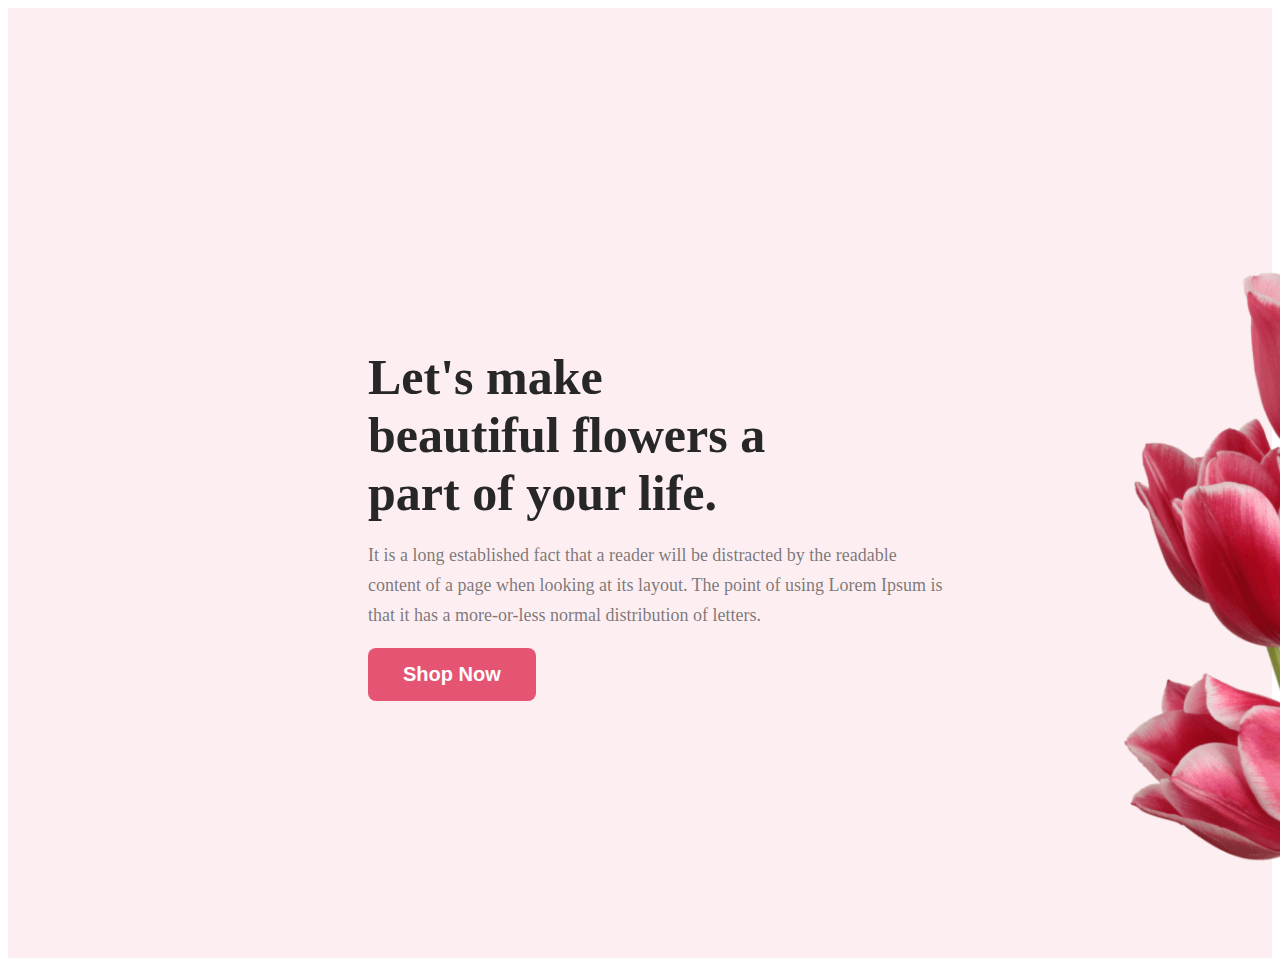
==== index.html @ 3e4c7387 "banner part" ====
<!DOCTYPE html>
<html lang="en">
<head>
    <meta charset="UTF-8">
    <meta name="viewport" content="width=device-width, initial-scale=1.0">
    <title>flower-shop-assignment</title>
    <link rel="stylesheet" href="style.css">
</head>
<body>
    <!-- this is banner section -->
    <header>
       <section>
        <div class="banner">
            <div class="banner-container">
<h1 class="banner-h1-title">Let's make<br> beautiful flowers a <br> part of your life.</h1>
<p class="banner-description">It is a long established fact that a reader will be distracted by the readable<br> content of a page when looking at its layout. The point of using Lorem Ipsum is <br>that it has a more-or-less normal distribution of letters.</p>
<button class="btn-primary">
    Shop Now
</button>
            </div>
            <div class="banner-picture">
                <img class="banner-img" src="Flower Asset/pngwing 10.png" alt="">
            </div>
        </div>
       </section>
    </header>
    <main>

    </main>
    <footer>

    </footer>
</body>
</html>
---- style.css ----
/* banner section */
.banner{
    display:flex;
    height: 100vh;
    background-color: rgba(229, 84, 115, 0.10);
    margin: auto;
    justify-content: space-around;
    font-family: Lato;
    align-items:center;
    background-size: cover;
    padding:50px 240px 0px 100px;

   
}
.banner-container {
  
    text-align:justify;
    padding:20px;
    margin-left: 240px;
}
.banner-description{
    color: rgba(39, 39, 39, 0.60);
    font-family: Lato;
    font-size: 18px;
    font-weight: 400;
    line-height: 30px;
}

.btn-primary {
    border-radius: 8px;
    background: #E55473;
    border: 0px;
    color: white;
    font-size: 20px;
    font-weight: 700;
    padding: 15px 35px;
}

.banner-h1-title {
    color: #272727;
    font-family: Lato;
    font-size: 50px;
    font-weight: 600;
    width: 708px;
    margin-bottom: 0px;
   
}

.banner-img {
    width: 600px;
    height: 740px;
   
}
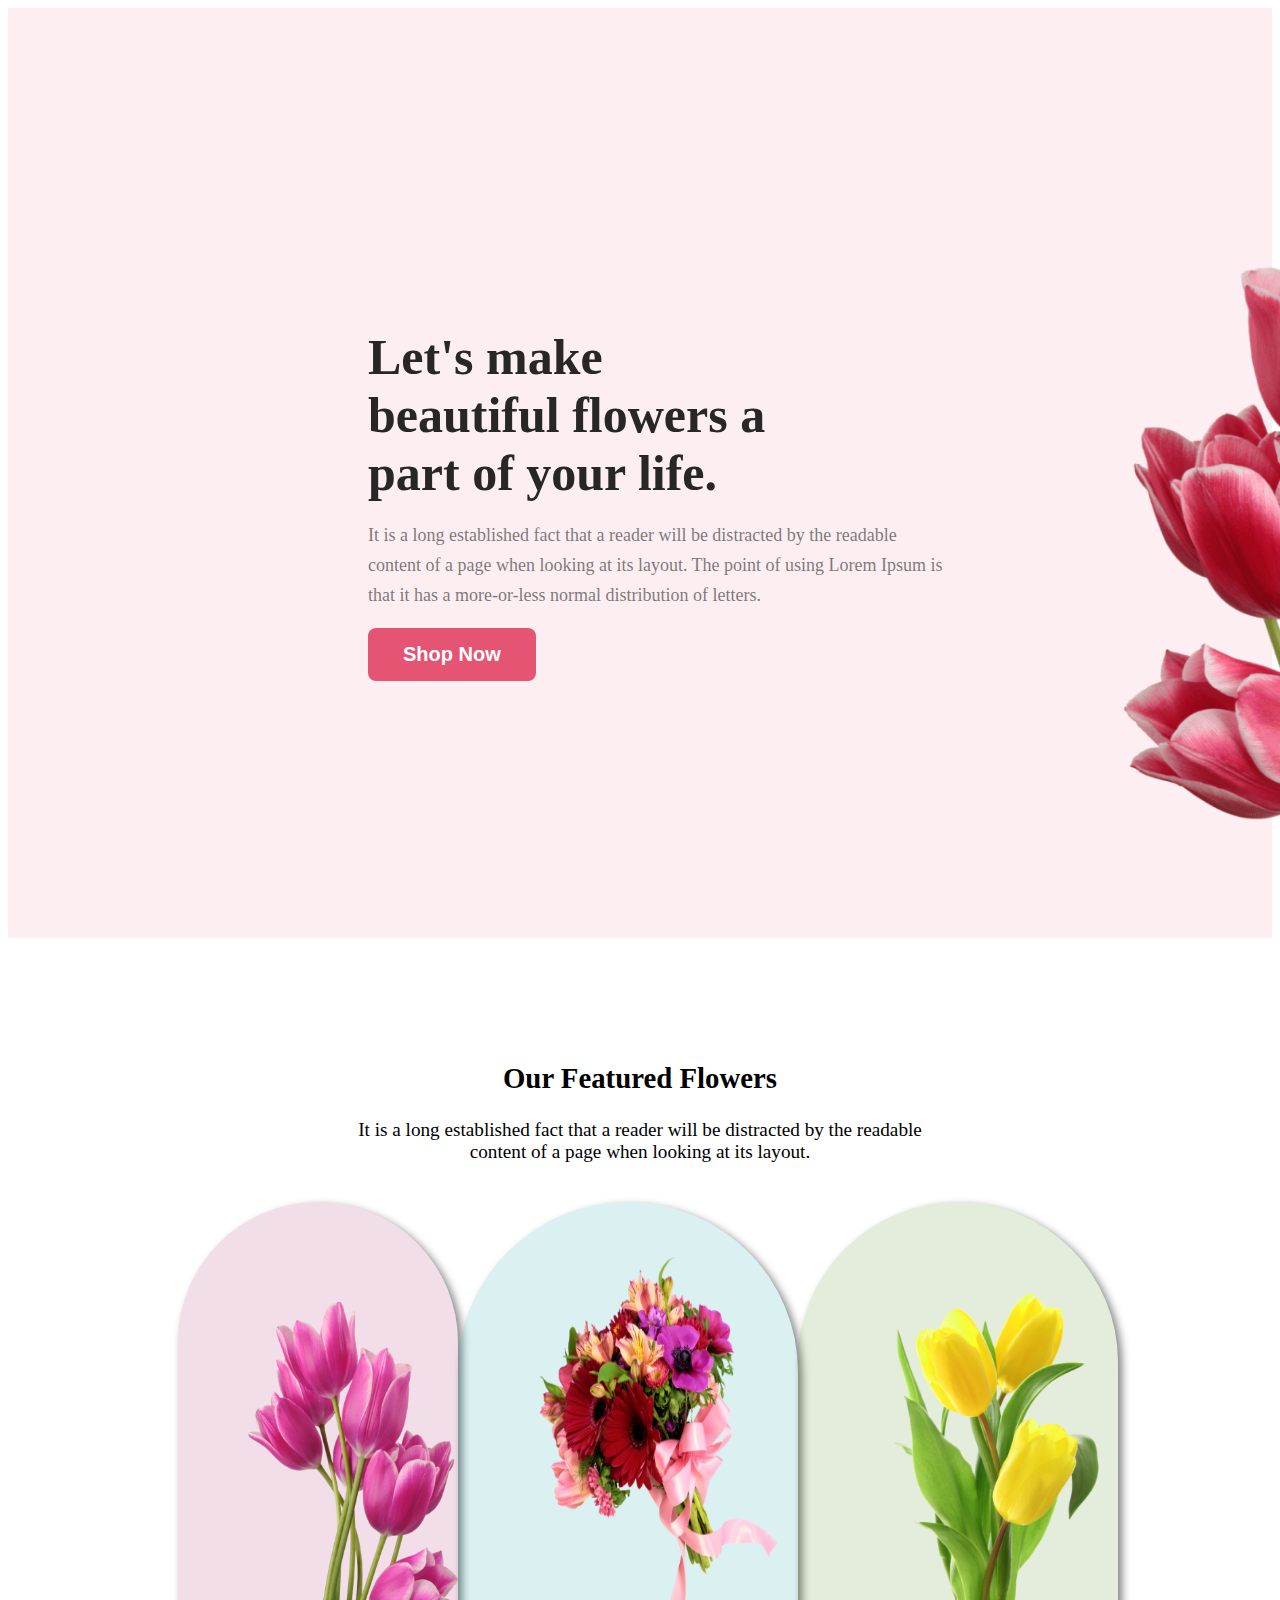
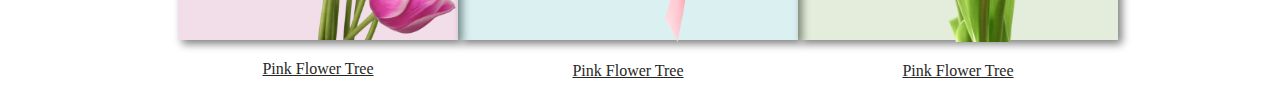
==== commit 95a65ef7: "bonus part" ====
--- a/index.html
+++ b/index.html
@@ -1,6 +1,6 @@
 <!DOCTYPE html>
 <html lang="en">
-<head>
+<head class="header">
     <meta charset="UTF-8">
     <meta name="viewport" content="width=device-width, initial-scale=1.0">
     <title>flower-shop-assignment</title>
@@ -23,6 +23,26 @@
             </div>
         </div>
        </section>
+  <section>
+    <div class="title-flower">
+        <h2>Our Featured Flowers</h2>
+        <p>It is a long established fact that a reader will be distracted by the readable<br> content of a page when looking at its layout.</p>
+    </div>
+    <div class="all-flower-box">
+          <div class="flower-box-1">
+            <img class="f-1st" src="Flower Asset/pngwing 6.png" alt="">
+            <p class="img-bottom-link">Pink Flower Tree</p>
+          </div>
+          <div class="flower-box-2">
+            <img class="f-2nd" src="Flower Asset/pngwing 5.png" alt="">
+            <p class="img-bottom-link">Pink Flower Tree</p>
+          </div>
+          <div class="flower-box-3">
+            <img class="f-3rd" src="Flower Asset/pngwing 7.png" alt="">
+            <p class="img-bottom-link">Pink Flower Tree</p>
+          </div>
+    </div>
+  </section>
     </header>
     <main>
 
--- a/style.css
+++ b/style.css
@@ -1,24 +1,26 @@
 /* banner section */
-.banner{
-    display:flex;
+.banner {
+    display: flex;
     height: 100vh;
     background-color: rgba(229, 84, 115, 0.10);
     margin: auto;
     justify-content: space-around;
     font-family: Lato;
-    align-items:center;
+    align-items: center;
     background-size: cover;
-    padding:50px 240px 0px 100px;
+    padding: 30px 240px 0px 100px;
 
-   
+
 }
+
 .banner-container {
-  
-    text-align:justify;
-    padding:20px;
+
+    text-align: justify;
+    padding: 20px;
     margin-left: 240px;
 }
-.banner-description{
+
+.banner-description {
     color: rgba(39, 39, 39, 0.60);
     font-family: Lato;
     font-size: 18px;
@@ -43,11 +45,80 @@
     font-weight: 600;
     width: 708px;
     margin-bottom: 0px;
-   
+
 }
 
 .banner-img {
-    width: 600px;
-    height: 740px;
-   
+    width: 590px;
+    height: 695px;
+    background-position: bottom, left;
+}
+/* feature section */
+
+.featured {
+    text-align: center;
+    font-size: larger;
+}
+.title-flower{
+    text-align: center;
+    font-size: larger;
+    padding-top: 100px;;
+    padding-bottom: 0px;
+    text-align: center;
+}
+.all-flower-box
+{
+    display:flex;
+    justify-content:space-around;
+    padding:20px;
+    margin: 0px 150px 50px 150px;
+}
+.flower-box-1{
+    width: 364px;
+height: 438px;
+border-radius: 300px 300px 0px 0px;
+background: rgba(167, 33, 98, 0.15);
+box-shadow: 4px 4px 8px gray;
+
+}
+.flower-box-2{
+    width: 364px;
+height: 438px;
+border-radius: 300px 300px 0px 0px;
+background: rgba(5, 151, 160, 0.15);
+box-shadow: 4px 4px 8px gray;
+
+}
+.flower-box-3{
+    width: 364px;
+height: 438px;
+border-radius: 300px 300px 0px 0px;
+background: rgba(71, 125, 17, 0.15);
+box-shadow: 4px 4px 8px gray;
+
+}
+.f-1st{
+    width: 210px;
+    height: 338px;
+    padding-top: 100px;
+    padding-left: 70px;
+    padding-bottom: 0px;
+}
+.f-2nd{
+    width: 270px;
+    height: 390px;
+    padding-top: 50px;
+    padding-left: 70px;
+}
+.f-3rd{
+    width: 250px;
+    height: 390px;
+    padding-top: 50px;
+    padding-left: 70px;
+    padding-bottom: 0px;
+}
+.img-bottom-link{
+    text-align: center;
+    color:#272727;
+    text-decoration: underline;
 }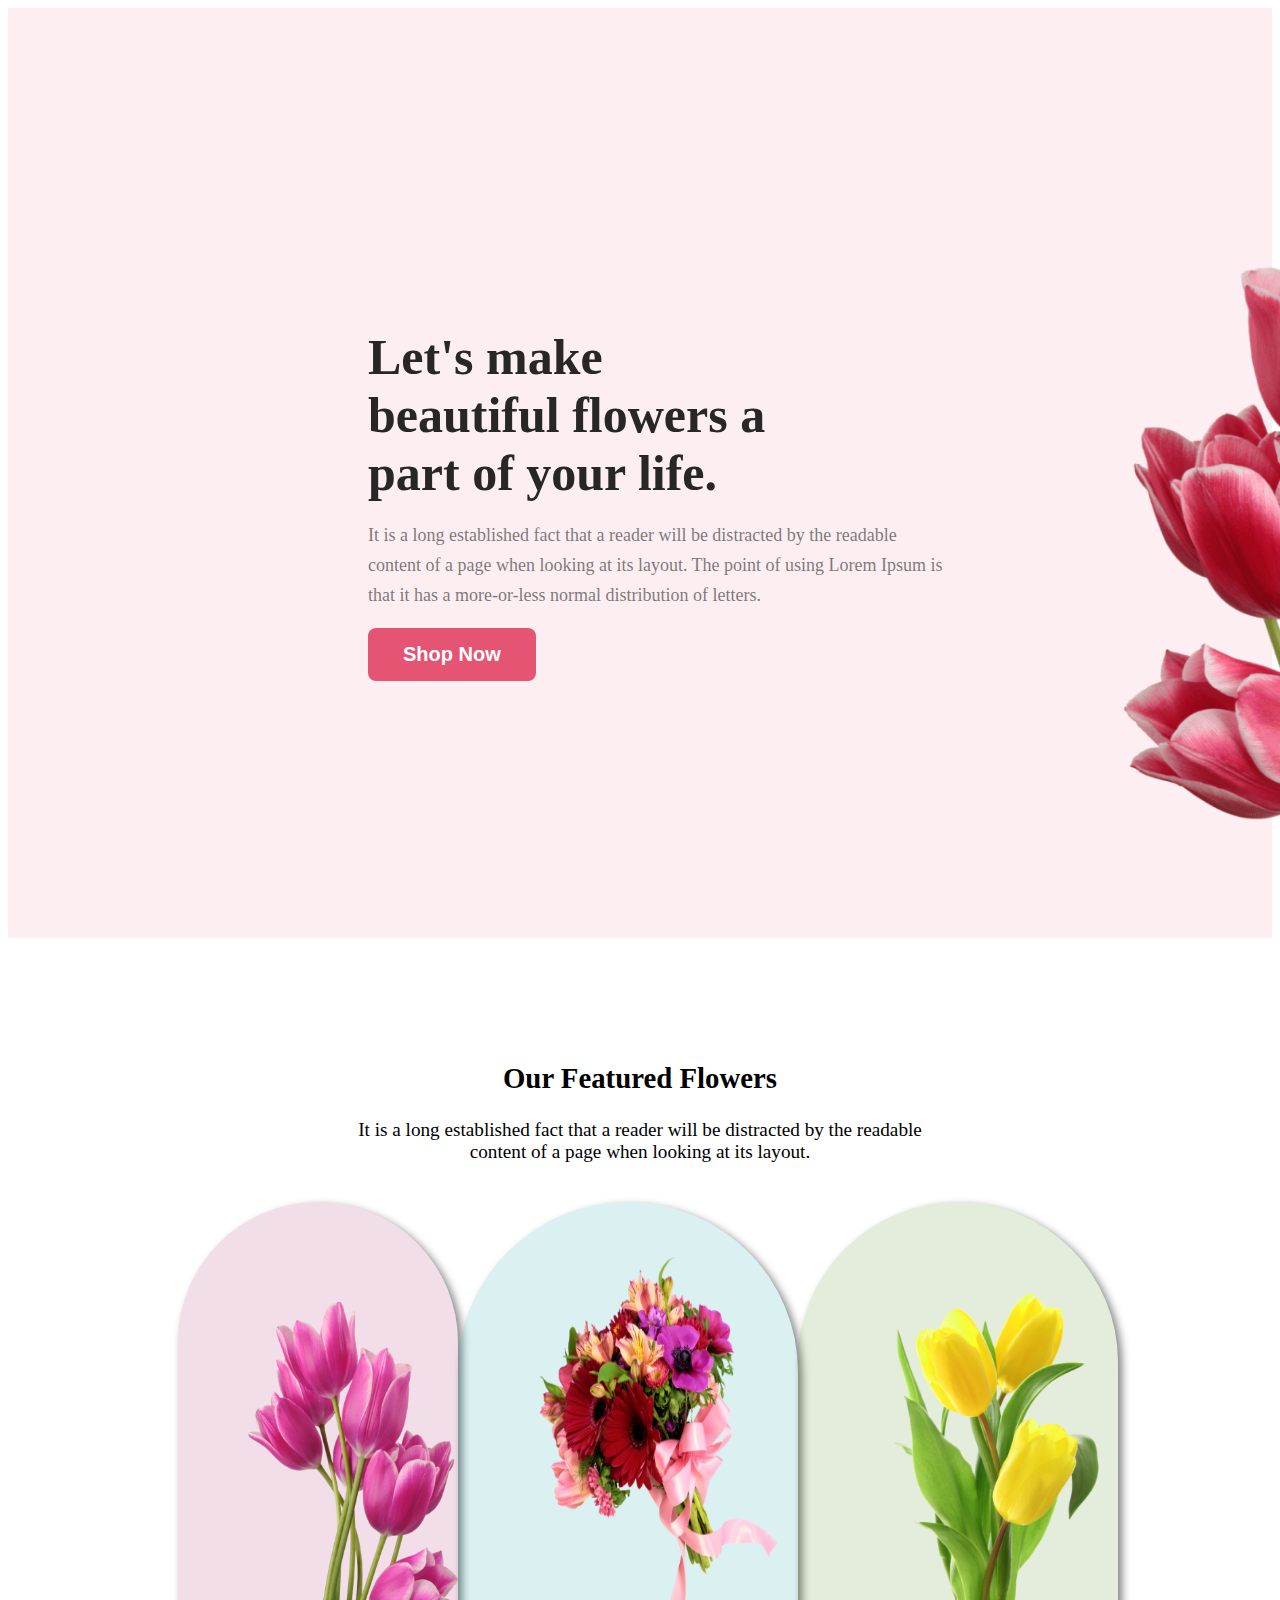
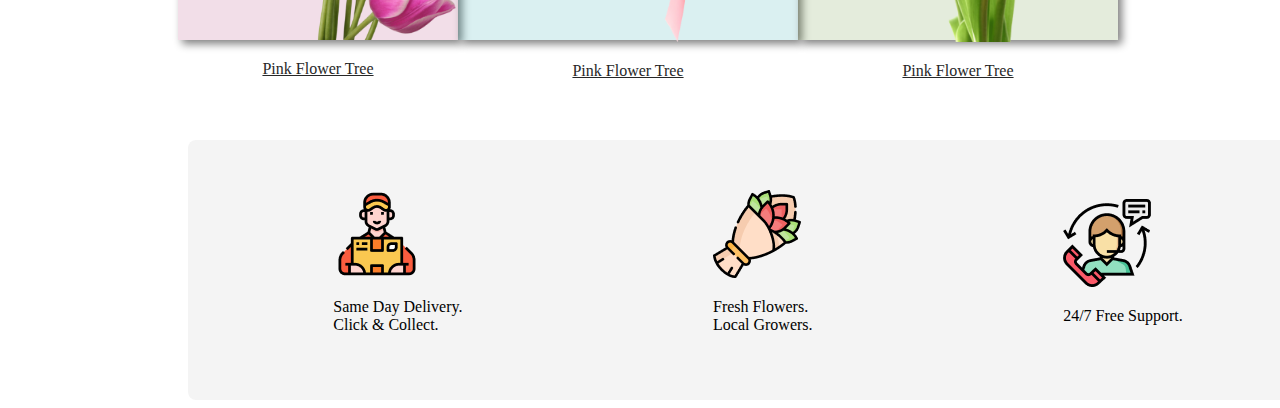
==== commit 0ac1a4cb: "third part" ====
--- a/index.html
+++ b/index.html
@@ -43,6 +43,23 @@
           </div>
     </div>
   </section>
+
+  <!-- 3rd part -->
+  <div class="third-part">
+    <div class="delivery-man-1">
+        <img src="Flower Asset/Group 57.png" alt="">
+        <p>Same Day Delivery.<br> Click & Collect.</p>
+    </div>
+    <div class="flower-1">
+        <img src="Flower Asset/Group 58.png" alt="">
+        <p>Fresh Flowers.<br> Local Growers.</p>
+    </div>
+    <div class="customer-service-1">
+        <img src="Flower Asset/Group 59.png" alt="">
+        <p>24/7 Free Support.</p>
+    </div>
+  </div>
+  
     </header>
     <main>
 
--- a/style.css
+++ b/style.css
@@ -52,73 +52,99 @@
     width: 590px;
     height: 695px;
     background-position: bottom, left;
+    padding-right: 50px;
 }
+
 /* feature section */
 
 .featured {
     text-align: center;
     font-size: larger;
 }
-.title-flower{
+
+.title-flower {
     text-align: center;
     font-size: larger;
-    padding-top: 100px;;
+    padding-top: 100px;
+    ;
     padding-bottom: 0px;
     text-align: center;
 }
-.all-flower-box
-{
-    display:flex;
-    justify-content:space-around;
-    padding:20px;
-    margin: 0px 150px 50px 150px;
+
+.all-flower-box {
+    display: flex;
+    justify-content: space-around;
+    padding: 20px;
+    margin: 0px 150px 80px 150px;
 }
-.flower-box-1{
+
+.flower-box-1 {
     width: 364px;
-height: 438px;
-border-radius: 300px 300px 0px 0px;
-background: rgba(167, 33, 98, 0.15);
-box-shadow: 4px 4px 8px gray;
+    height: 438px;
+    border-radius: 300px 300px 0px 0px;
+    background: rgba(167, 33, 98, 0.15);
+    box-shadow: 4px 4px 8px gray;
 
 }
-.flower-box-2{
+
+.flower-box-2 {
     width: 364px;
-height: 438px;
-border-radius: 300px 300px 0px 0px;
-background: rgba(5, 151, 160, 0.15);
-box-shadow: 4px 4px 8px gray;
+    height: 438px;
+    border-radius: 300px 300px 0px 0px;
+    background: rgba(5, 151, 160, 0.15);
+    box-shadow: 4px 4px 8px gray;
 
 }
-.flower-box-3{
+
+.flower-box-3 {
     width: 364px;
-height: 438px;
-border-radius: 300px 300px 0px 0px;
-background: rgba(71, 125, 17, 0.15);
-box-shadow: 4px 4px 8px gray;
+    height: 438px;
+    border-radius: 300px 300px 0px 0px;
+    background: rgba(71, 125, 17, 0.15);
+    box-shadow: 4px 4px 8px gray;
 
 }
-.f-1st{
+
+.f-1st {
     width: 210px;
     height: 338px;
     padding-top: 100px;
     padding-left: 70px;
     padding-bottom: 0px;
 }
-.f-2nd{
+
+.f-2nd {
     width: 270px;
     height: 390px;
     padding-top: 50px;
     padding-left: 70px;
 }
-.f-3rd{
+
+.f-3rd {
     width: 250px;
     height: 390px;
     padding-top: 50px;
     padding-left: 70px;
     padding-bottom: 0px;
 }
-.img-bottom-link{
+
+.img-bottom-link {
     text-align: center;
-    color:#272727;
+    color: #272727;
     text-decoration: underline;
+}
+
+.third-part {
+    display: flex;
+    justify-content:space-around;
+    align-items: center;
+    border-radius: 8px;
+    background-color: rgba(39, 39, 39, 0.05);
+    width: 1100px;
+    height: 220px;
+    padding:20px;
+    margin-left: 180px;
+    margin-right: 100px;
+    margin-top: 70px;
+    position:relative;
 }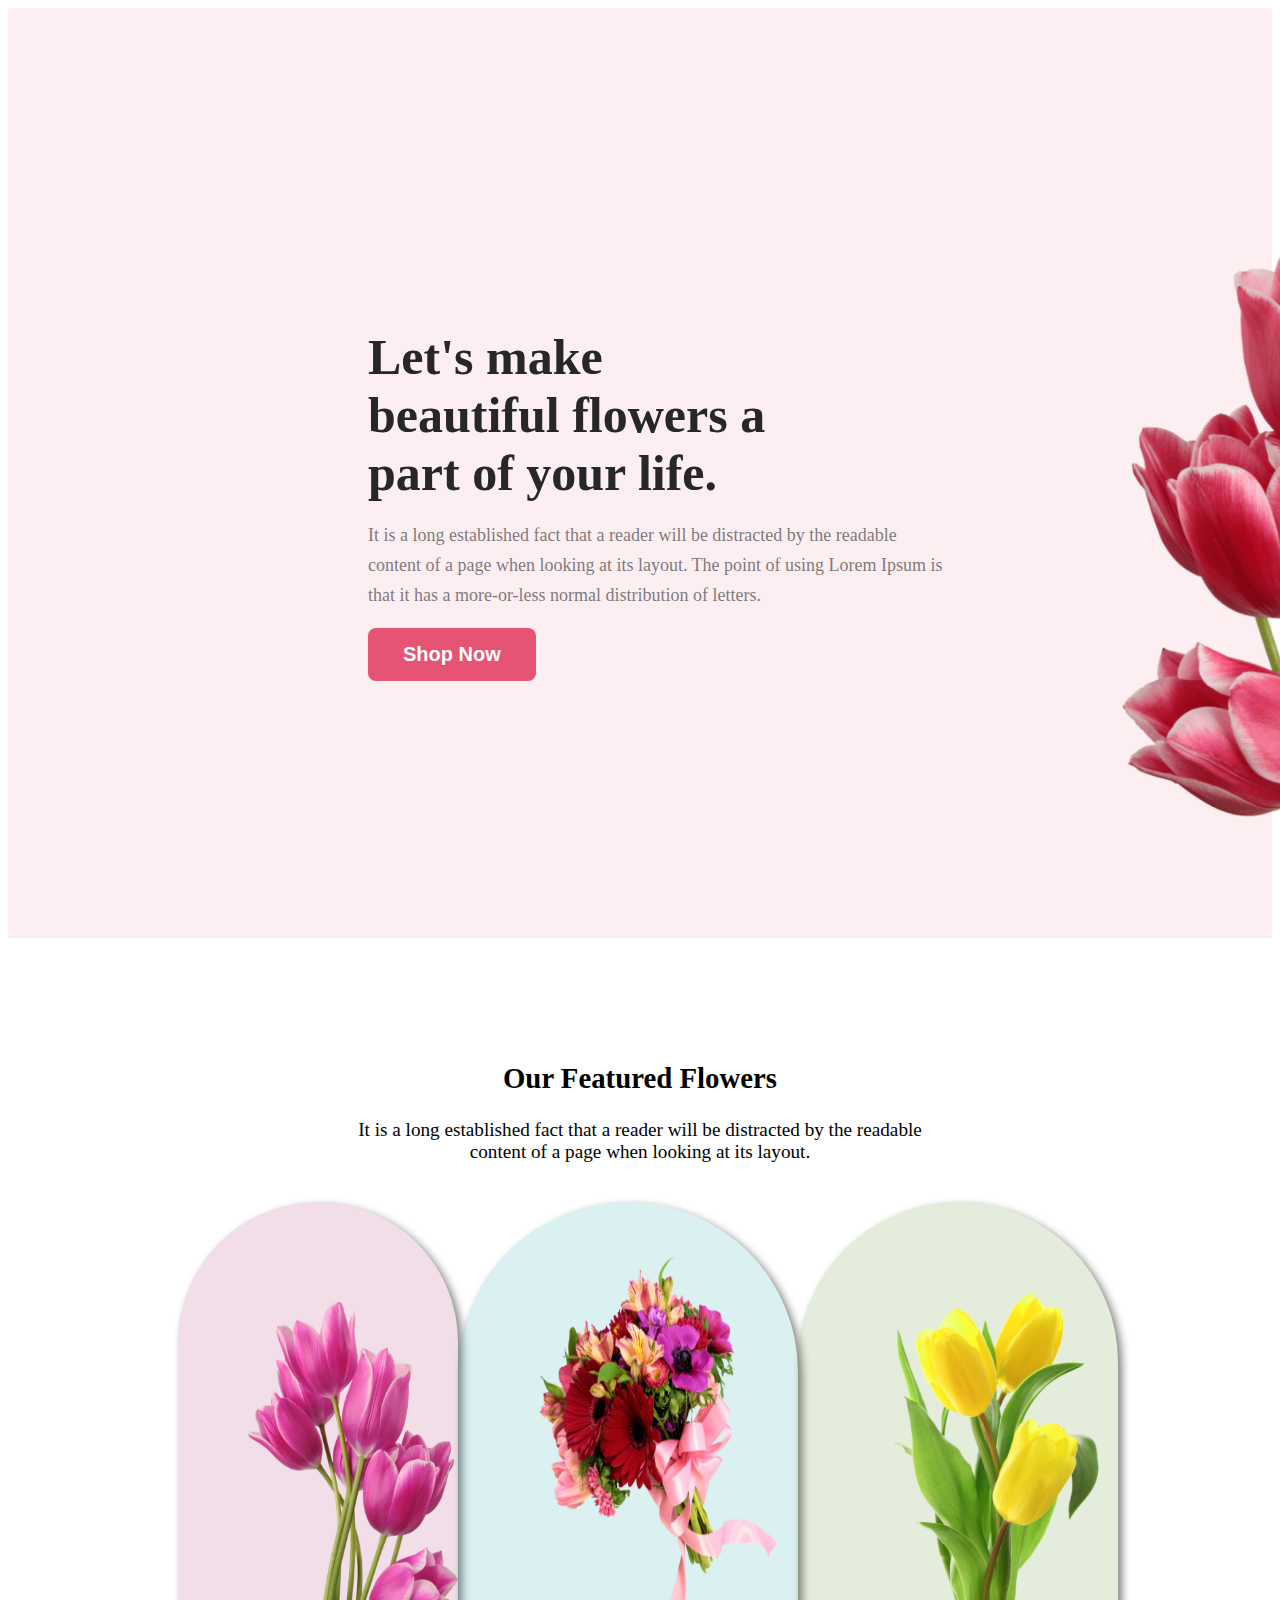
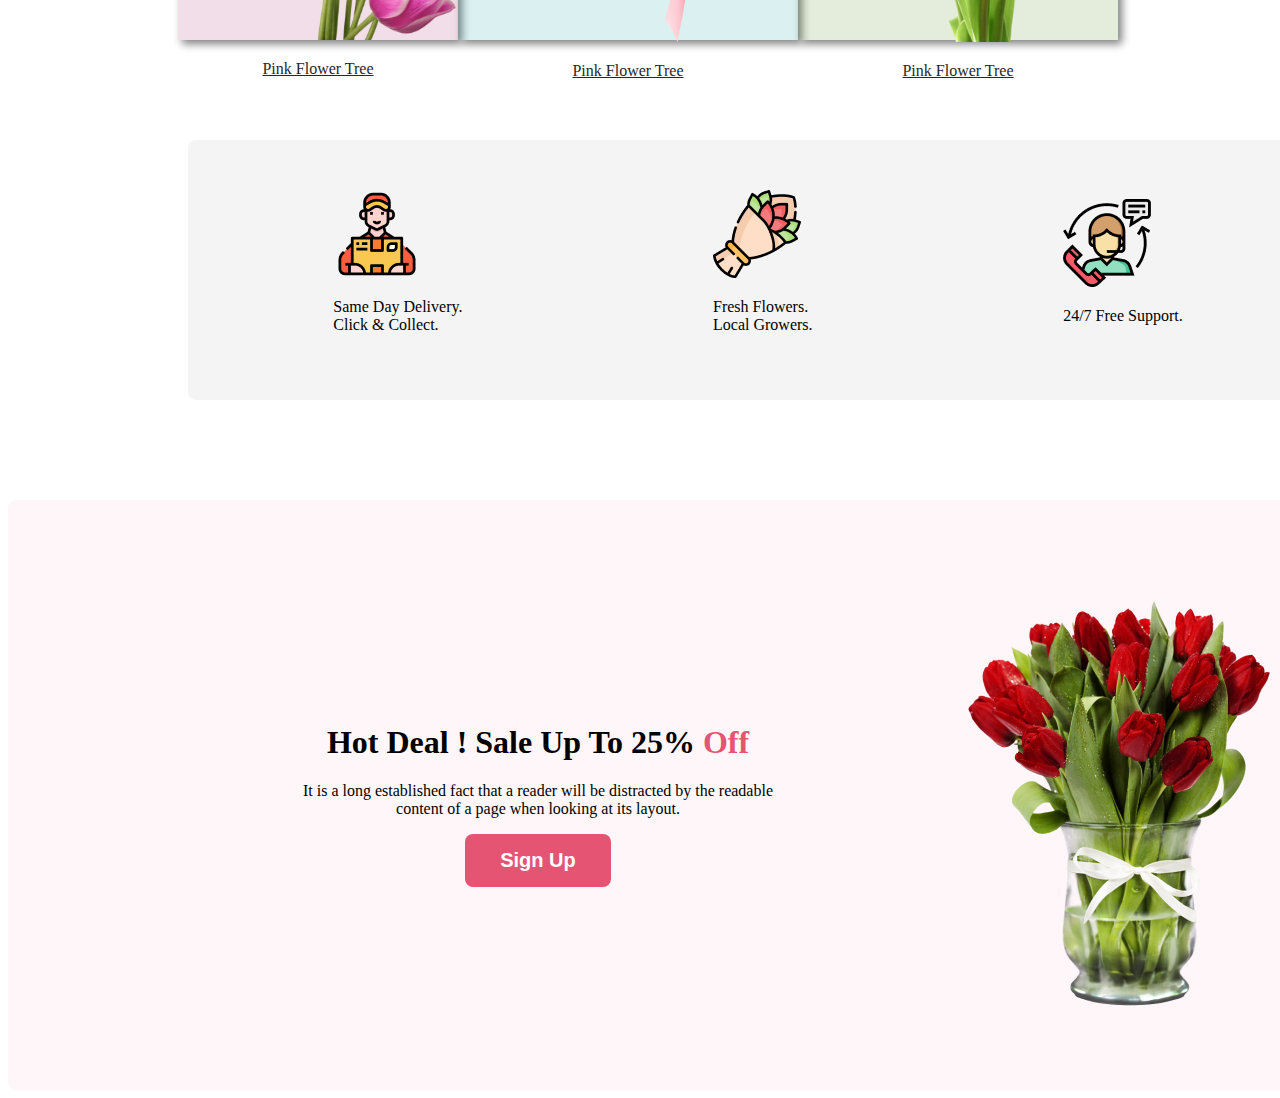
==== commit 84d087b3: "main section hot deal part" ====
--- a/index.html
+++ b/index.html
@@ -14,9 +14,7 @@
             <div class="banner-container">
 <h1 class="banner-h1-title">Let's make<br> beautiful flowers a <br> part of your life.</h1>
 <p class="banner-description">It is a long established fact that a reader will be distracted by the readable<br> content of a page when looking at its layout. The point of using Lorem Ipsum is <br>that it has a more-or-less normal distribution of letters.</p>
-<button class="btn-primary">
-    Shop Now
-</button>
+<button class="btn-primary"> Shop Now</button>
             </div>
             <div class="banner-picture">
                 <img class="banner-img" src="Flower Asset/pngwing 10.png" alt="">
@@ -62,7 +60,18 @@
   
     </header>
     <main>
-
+     <section>
+        <div class="main-section">
+        <div class="m-section-title">
+            <h1>Hot Deal ! Sale Up To 25% <span style="color: #E55473;">Off</span></h1>
+            <p>It is a long established fact that a reader will be distracted by the readable <br>content of a page when looking at its layout.</p>
+            <button class="btn-primary"> Sign Up</button>
+        </div>
+        <div class="m-section-img">
+            <img src="Flower Asset/pngwing 8.png" alt="">
+        </div>
+    </div>
+     </section>
     </main>
     <footer>
 
--- a/style.css
+++ b/style.css
@@ -46,13 +46,17 @@
     width: 708px;
     margin-bottom: 0px;
 
+
 }
 
 .banner-img {
-    width: 590px;
-    height: 695px;
-    background-position: bottom, left;
-    padding-right: 50px;
+    width: 560px;
+    height: 690px;
+    background-position: bottom, right;
+    padding-right: 80px;
+    margin-bottom: 0px;
+    padding-bottom: 0px;
+    ;
 }
 
 /* feature section */
@@ -136,15 +140,39 @@
 
 .third-part {
     display: flex;
-    justify-content:space-around;
+    justify-content: space-around;
     align-items: center;
     border-radius: 8px;
     background-color: rgba(39, 39, 39, 0.05);
     width: 1100px;
     height: 220px;
-    padding:20px;
+    padding: 20px;
     margin-left: 180px;
     margin-right: 100px;
     margin-top: 70px;
-    position:relative;
+    position: relative;
+    margin-bottom: 100px;
+}
+
+/* 
+
+main section */
+.main-section {
+    display: flex;
+    justify-content: space-around;
+    align-items: center;
+    width: 1690px;
+height: 590px;
+border-radius: 8px;
+background: rgba(229, 84, 115, 0.05);
+}
+.m-section-title{
+    text-align: center;
+    margin-left: 200px;
+}
+.m-section-img{
+    position: static;
+    padding-right: 350px;
+    width: 290px;
+height: 400px;
 }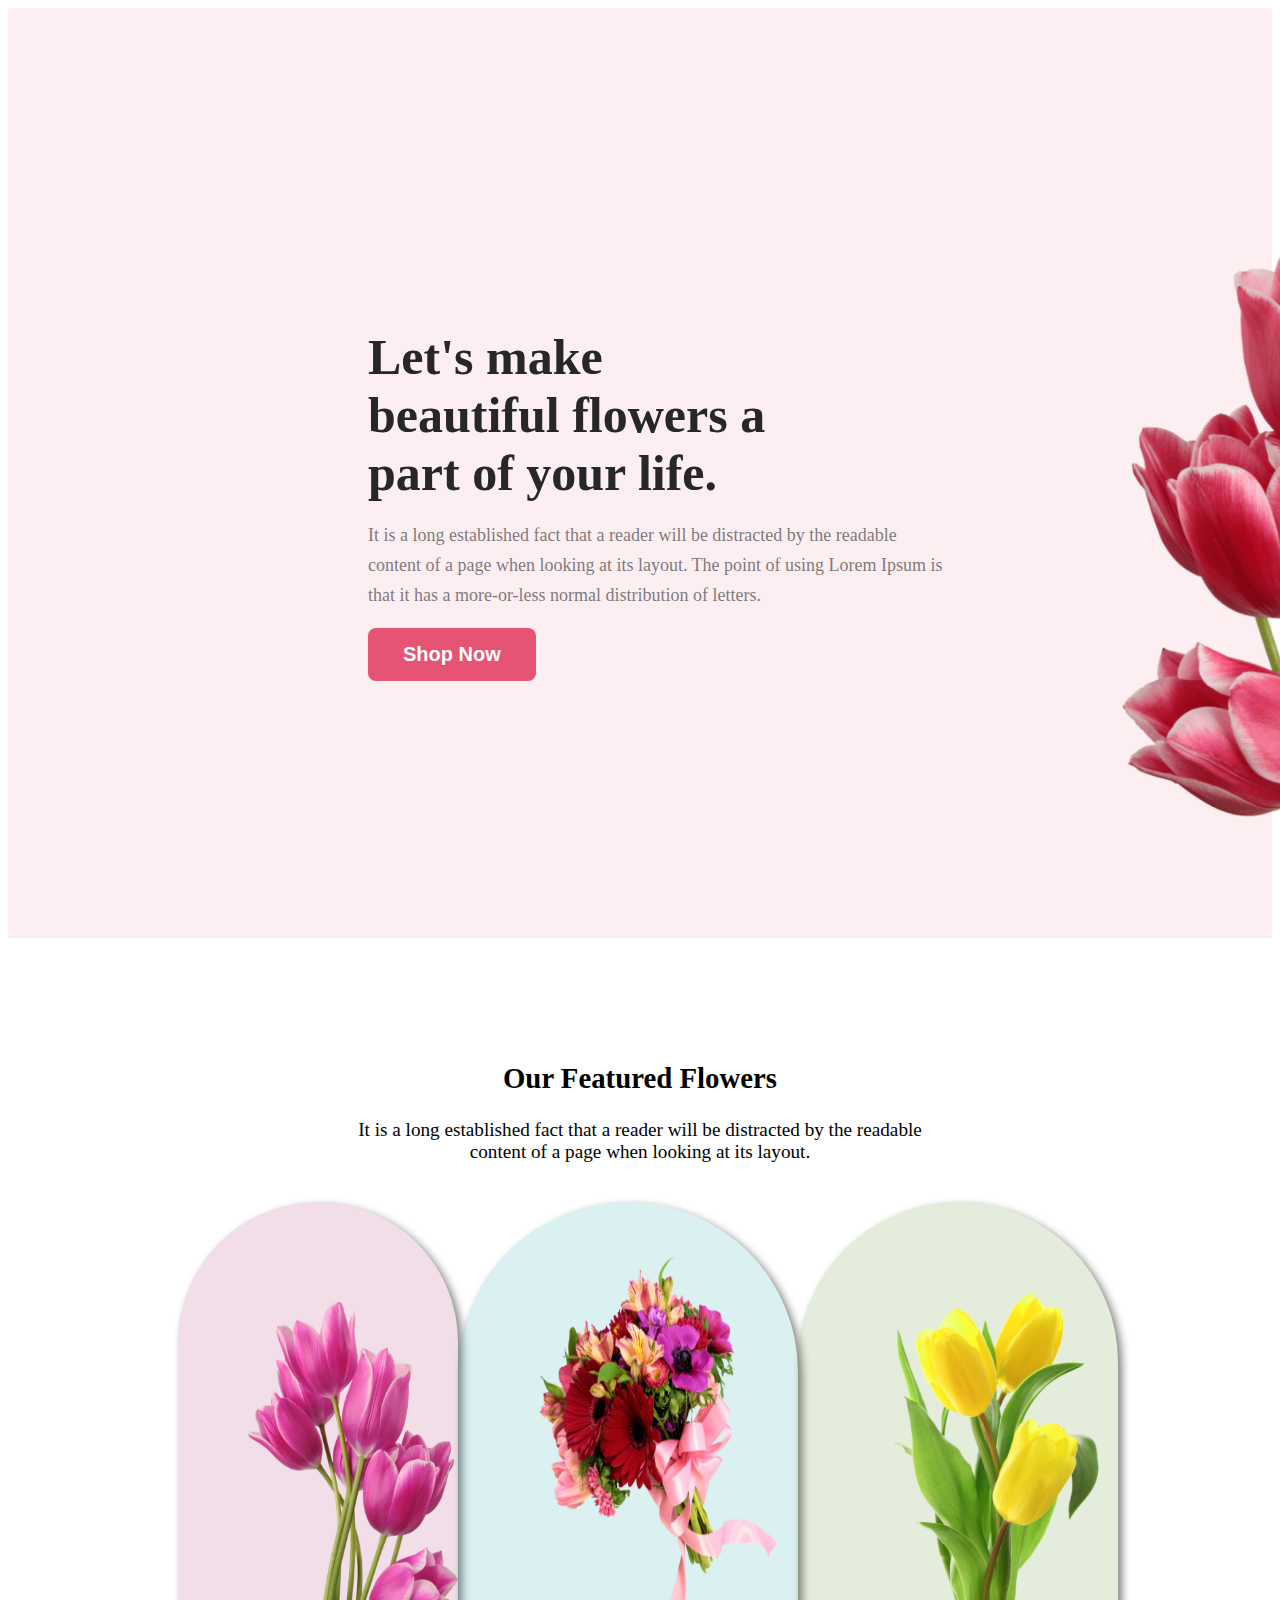
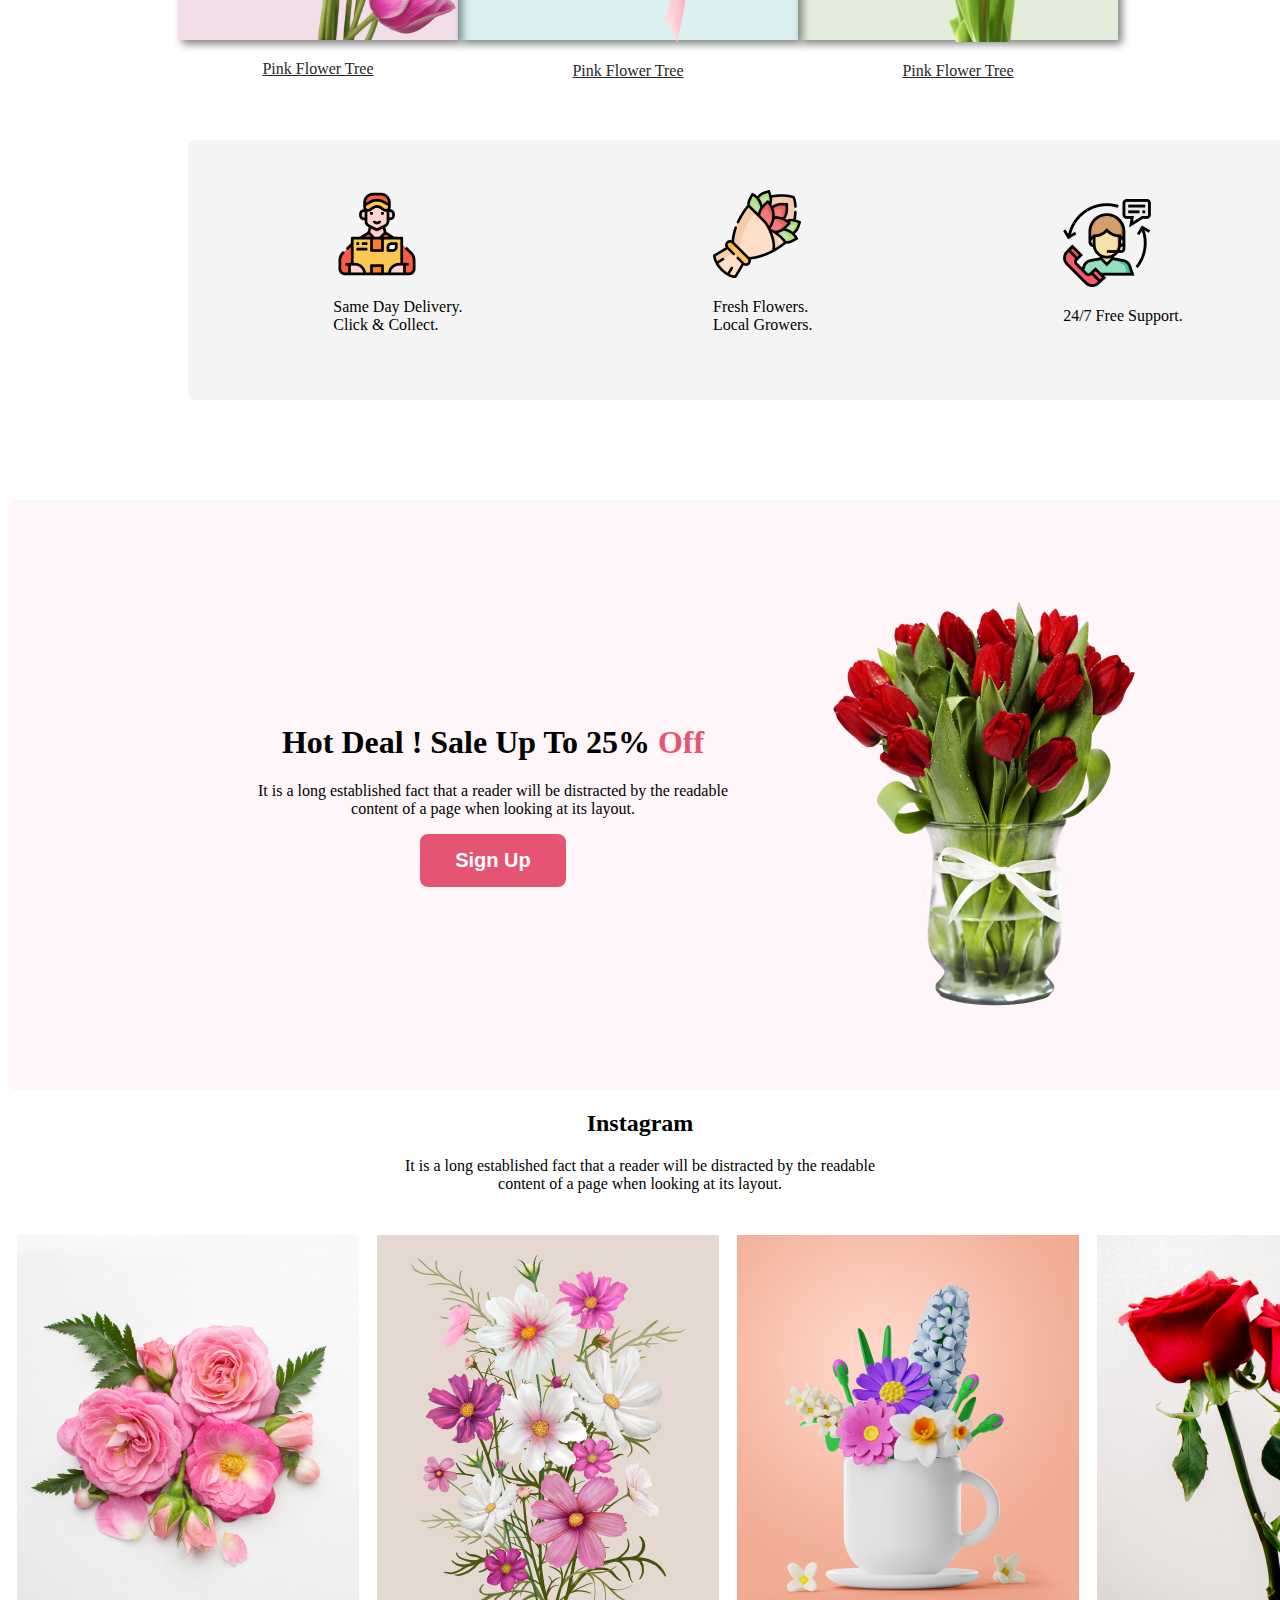
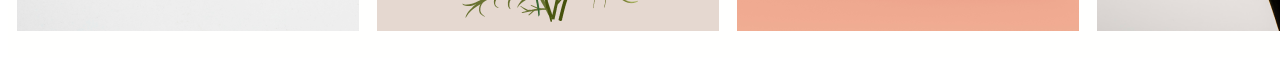
==== commit 8be7e9d1: "instagram part" ====
--- a/index.html
+++ b/index.html
@@ -1,80 +1,105 @@
 <!DOCTYPE html>
 <html lang="en">
+
 <head class="header">
     <meta charset="UTF-8">
     <meta name="viewport" content="width=device-width, initial-scale=1.0">
     <title>flower-shop-assignment</title>
     <link rel="stylesheet" href="style.css">
 </head>
+
 <body>
     <!-- this is banner section -->
     <header>
-       <section>
-        <div class="banner">
-            <div class="banner-container">
-<h1 class="banner-h1-title">Let's make<br> beautiful flowers a <br> part of your life.</h1>
-<p class="banner-description">It is a long established fact that a reader will be distracted by the readable<br> content of a page when looking at its layout. The point of using Lorem Ipsum is <br>that it has a more-or-less normal distribution of letters.</p>
-<button class="btn-primary"> Shop Now</button>
+        <section>
+            <div class="banner">
+                <div class="banner-container">
+                    <h1 class="banner-h1-title">Let's make<br> beautiful flowers a <br> part of your life.</h1>
+                    <p class="banner-description">It is a long established fact that a reader will be distracted by the
+                        readable<br> content of a page when looking at its layout. The point of using Lorem Ipsum is
+                        <br>that it has a more-or-less normal distribution of letters.</p>
+                    <button class="btn-primary"> Shop Now</button>
+                </div>
+                <div class="banner-picture">
+                    <img class="banner-img" src="Flower Asset/pngwing 10.png" alt="">
+                </div>
             </div>
-            <div class="banner-picture">
-                <img class="banner-img" src="Flower Asset/pngwing 10.png" alt="">
+        </section>
+        <section>
+            <div class="title-flower">
+                <h2>Our Featured Flowers</h2>
+                <p>It is a long established fact that a reader will be distracted by the readable<br> content of a page
+                    when looking at its layout.</p>
+            </div>
+            <div class="all-flower-box">
+                <div class="flower-box-1">
+                    <img class="f-1st" src="Flower Asset/pngwing 6.png" alt="">
+                    <p class="img-bottom-link">Pink Flower Tree</p>
+                </div>
+                <div class="flower-box-2">
+                    <img class="f-2nd" src="Flower Asset/pngwing 5.png" alt="">
+                    <p class="img-bottom-link">Pink Flower Tree</p>
+                </div>
+                <div class="flower-box-3">
+                    <img class="f-3rd" src="Flower Asset/pngwing 7.png" alt="">
+                    <p class="img-bottom-link">Pink Flower Tree</p>
+                </div>
+            </div>
+        </section>
+
+        <!-- 3rd part -->
+        <div class="third-part">
+            <div class="delivery-man-1">
+                <img src="Flower Asset/Group 57.png" alt="">
+                <p>Same Day Delivery.<br> Click & Collect.</p>
+            </div>
+            <div class="flower-1">
+                <img src="Flower Asset/Group 58.png" alt="">
+                <p>Fresh Flowers.<br> Local Growers.</p>
+            </div>
+            <div class="customer-service-1">
+                <img src="Flower Asset/Group 59.png" alt="">
+                <p>24/7 Free Support.</p>
             </div>
         </div>
-       </section>
-  <section>
-    <div class="title-flower">
-        <h2>Our Featured Flowers</h2>
-        <p>It is a long established fact that a reader will be distracted by the readable<br> content of a page when looking at its layout.</p>
-    </div>
-    <div class="all-flower-box">
-          <div class="flower-box-1">
-            <img class="f-1st" src="Flower Asset/pngwing 6.png" alt="">
-            <p class="img-bottom-link">Pink Flower Tree</p>
-          </div>
-          <div class="flower-box-2">
-            <img class="f-2nd" src="Flower Asset/pngwing 5.png" alt="">
-            <p class="img-bottom-link">Pink Flower Tree</p>
-          </div>
-          <div class="flower-box-3">
-            <img class="f-3rd" src="Flower Asset/pngwing 7.png" alt="">
-            <p class="img-bottom-link">Pink Flower Tree</p>
-          </div>
-    </div>
-  </section>
 
-  <!-- 3rd part -->
-  <div class="third-part">
-    <div class="delivery-man-1">
-        <img src="Flower Asset/Group 57.png" alt="">
-        <p>Same Day Delivery.<br> Click & Collect.</p>
-    </div>
-    <div class="flower-1">
-        <img src="Flower Asset/Group 58.png" alt="">
-        <p>Fresh Flowers.<br> Local Growers.</p>
-    </div>
-    <div class="customer-service-1">
-        <img src="Flower Asset/Group 59.png" alt="">
-        <p>24/7 Free Support.</p>
-    </div>
-  </div>
-  
     </header>
     <main>
-     <section>
-        <div class="main-section">
-        <div class="m-section-title">
-            <h1>Hot Deal ! Sale Up To 25% <span style="color: #E55473;">Off</span></h1>
-            <p>It is a long established fact that a reader will be distracted by the readable <br>content of a page when looking at its layout.</p>
-            <button class="btn-primary"> Sign Up</button>
-        </div>
-        <div class="m-section-img">
-            <img src="Flower Asset/pngwing 8.png" alt="">
-        </div>
-    </div>
-     </section>
+        <section>
+            <div class="main-section">
+                <div class="m-section-title">
+                    <h1>Hot Deal ! Sale Up To 25% <span style="color: #E55473;">Off</span></h1>
+                    <p>It is a long established fact that a reader will be distracted by the readable <br>content of a
+                        page when looking at its layout.</p>
+                    <button class="btn-primary"> Sign Up</button>
+                </div>
+                <div class="m-section-img">
+                    <img src="Flower Asset/pngwing 8.png" alt="">
+                </div>
+            </div>
+        </section>
+
+
+        <section>
+            <!-- instagram part -->
+            <div class="instagram">
+                <div class="insta-part-title">
+                    <h2>Instagram</h2>
+                    <p>It is a long established fact that a reader will be distracted by the readable<br> content of a
+                        page when looking at its layout.</p>
+                </div>
+                <div class="insta-image-section">
+                    <img src="Flower Asset/Flower 01.png" alt="">
+                    <img src="Flower Asset/Rectangle 4.png" alt="">
+                    <img src="Flower Asset/Rectangle 5.png" alt="">
+                    <img src="Flower Asset/Rectangle 6.png" alt="">
+                </div>
+            </div>
+        </section>
     </main>
     <footer>
 
     </footer>
 </body>
+
 </html>--- a/style.css
+++ b/style.css
@@ -161,7 +161,7 @@
     display: flex;
     justify-content: space-around;
     align-items: center;
-    width: 1690px;
+    width: 1510px;
 height: 590px;
 border-radius: 8px;
 background: rgba(229, 84, 115, 0.05);
@@ -175,4 +175,24 @@
     padding-right: 350px;
     width: 290px;
 height: 400px;
-}+}
+
+
+                                           /* instagram part  */
+.instagram{
+
+}                                       
+.insta-part-title{
+    text-align: center;
+}   
+
+.insta-image-section{
+   display:flex;
+   width: 1440px;
+height: 449px;
+background-color: rgb(255, 255, 254);
+   align-items: center;
+   justify-content: space-around;
+   margin: auto;
+   size: 40%;
+}
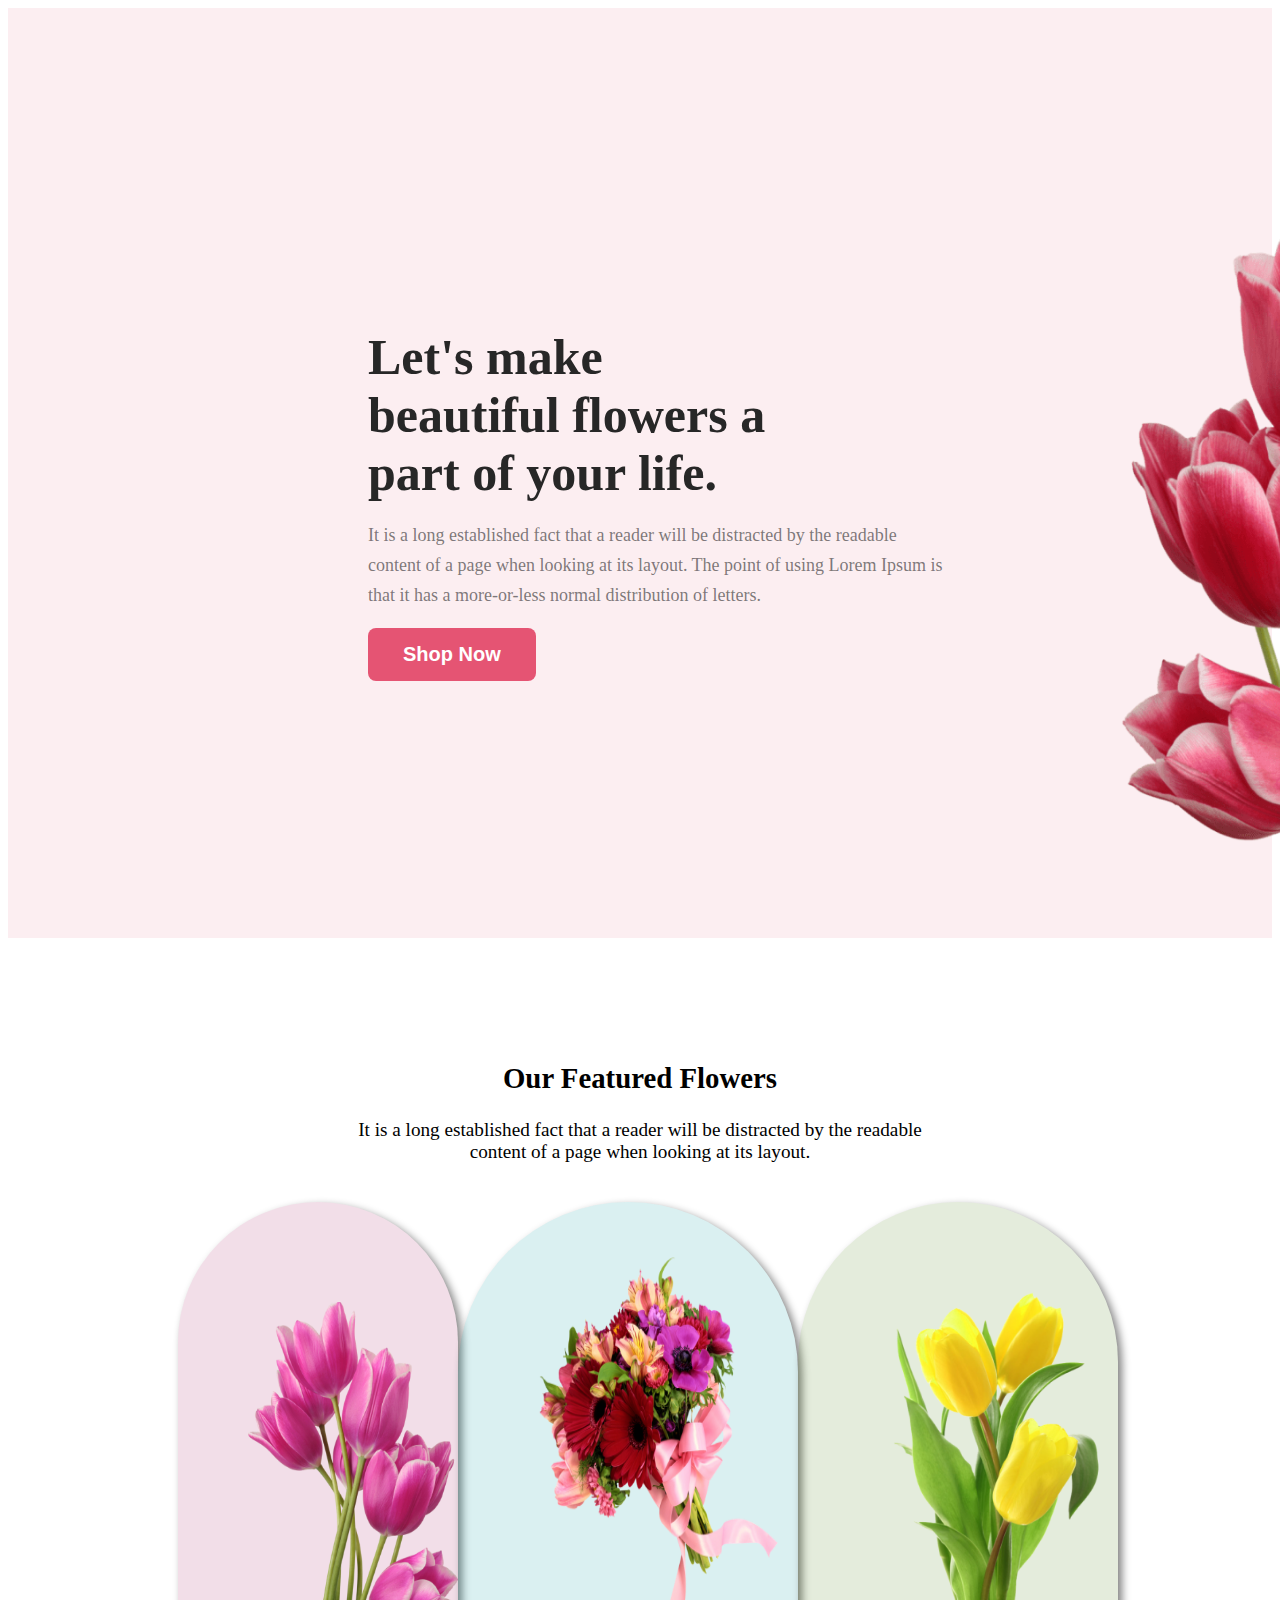
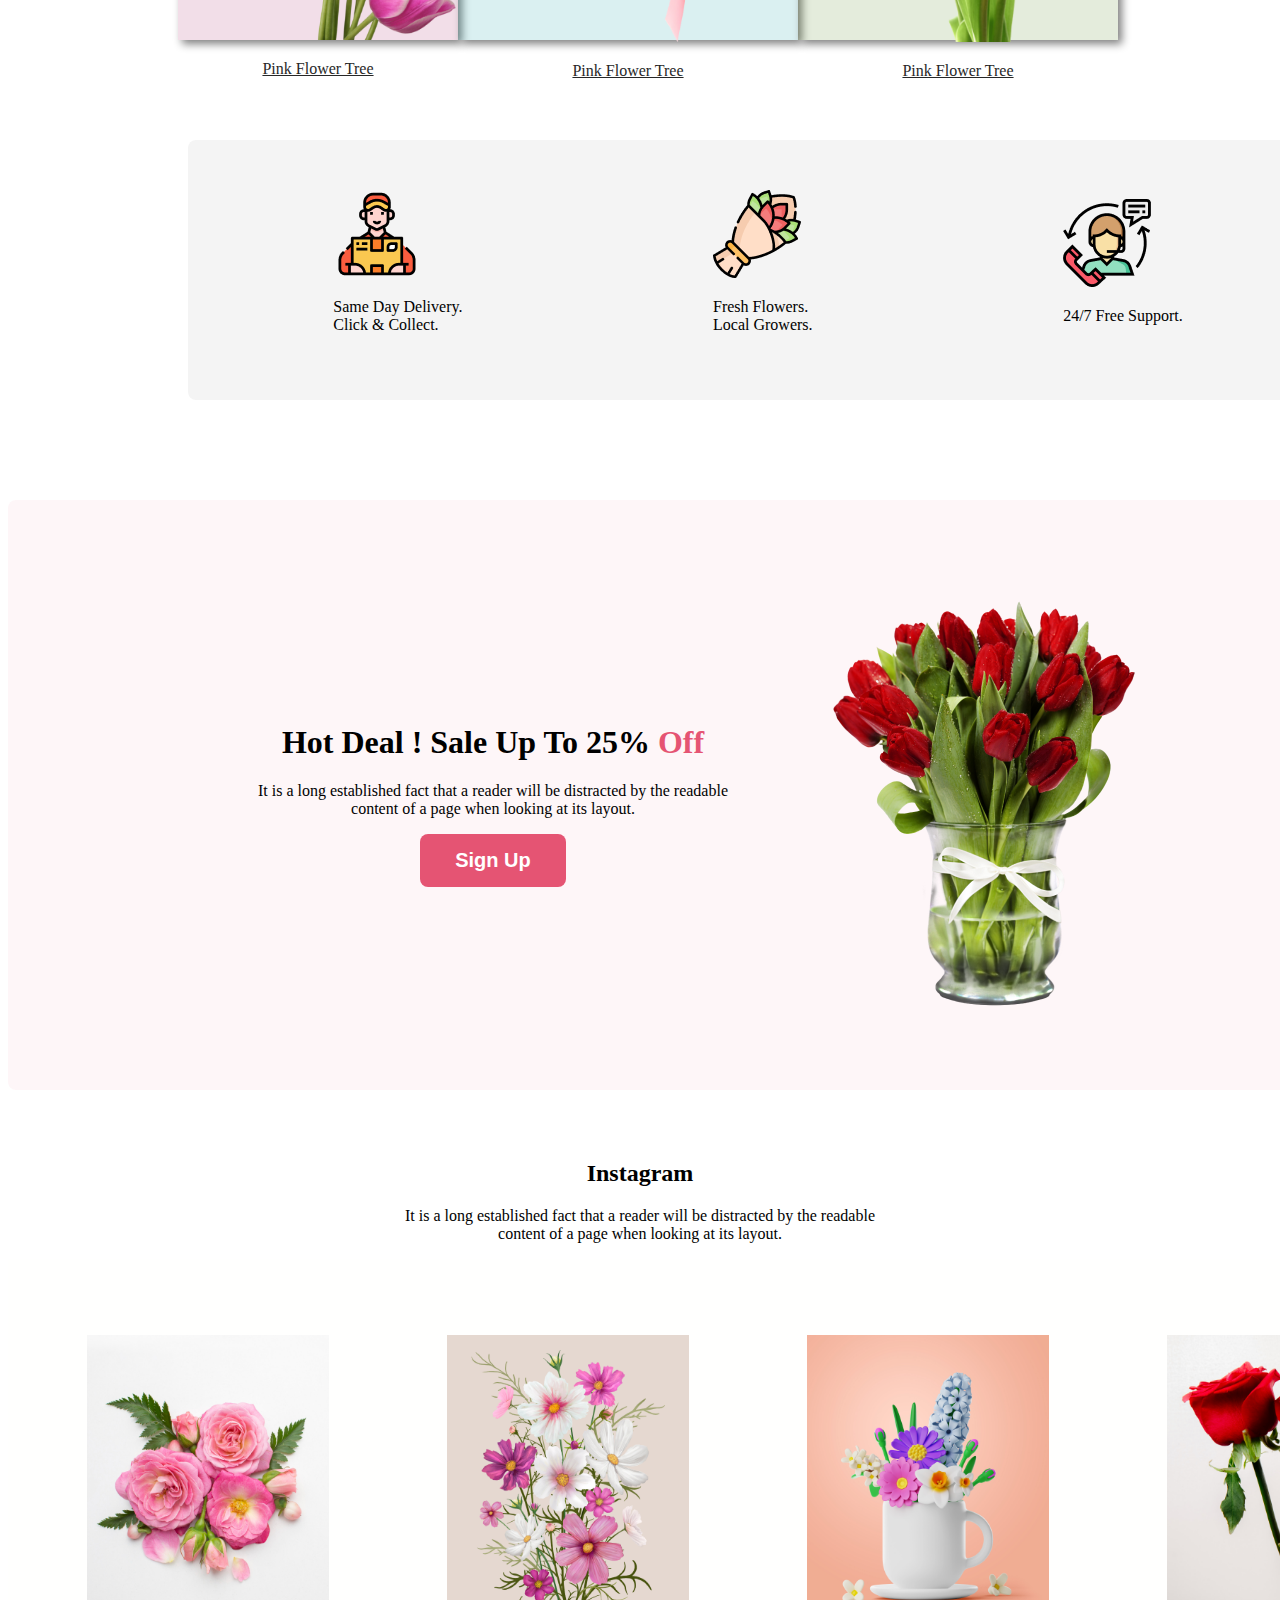
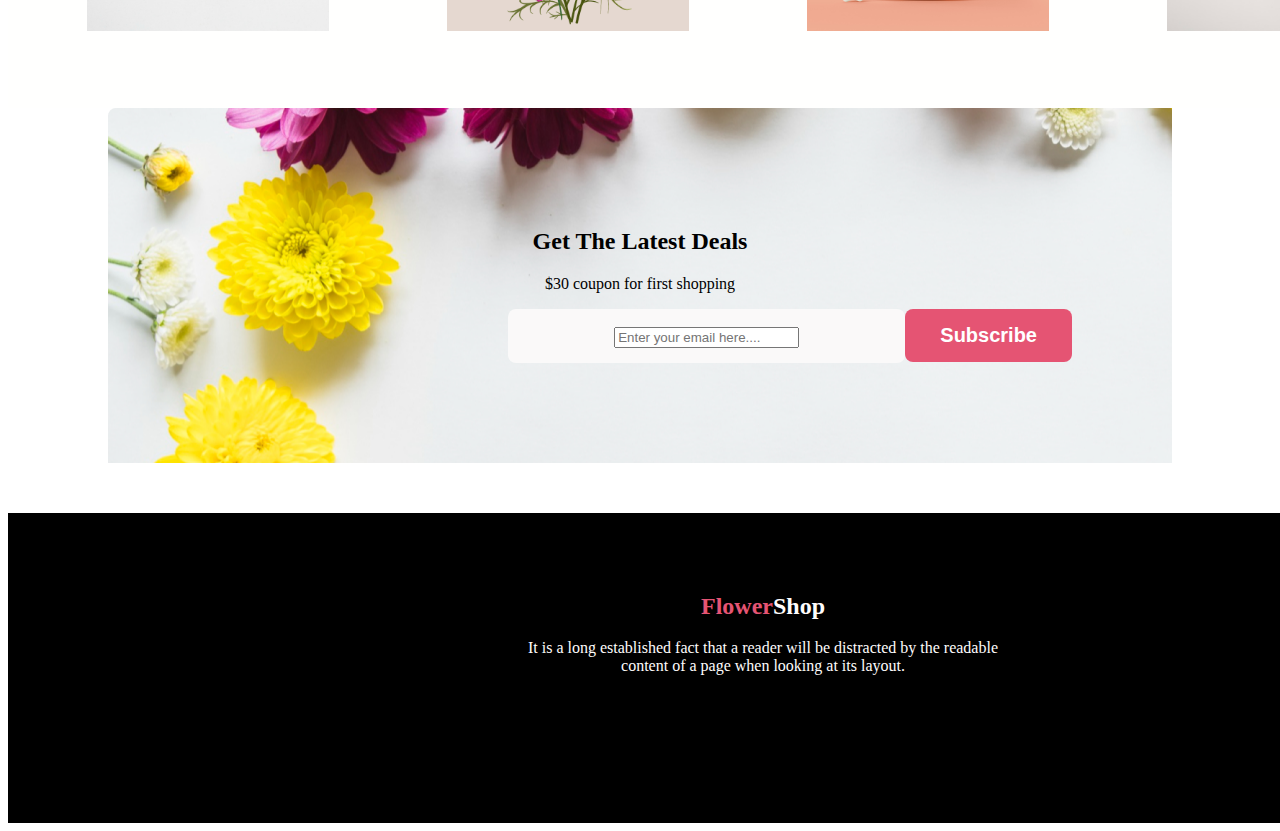
==== commit 3c769232: "cuppon part and footer part" ====
--- a/index.html
+++ b/index.html
@@ -17,7 +17,8 @@
                     <h1 class="banner-h1-title">Let's make<br> beautiful flowers a <br> part of your life.</h1>
                     <p class="banner-description">It is a long established fact that a reader will be distracted by the
                         readable<br> content of a page when looking at its layout. The point of using Lorem Ipsum is
-                        <br>that it has a more-or-less normal distribution of letters.</p>
+                        <br>that it has a more-or-less normal distribution of letters.
+                    </p>
                     <button class="btn-primary"> Shop Now</button>
                 </div>
                 <div class="banner-picture">
@@ -89,16 +90,41 @@
                         page when looking at its layout.</p>
                 </div>
                 <div class="insta-image-section">
-                    <img src="Flower Asset/Flower 01.png" alt="">
-                    <img src="Flower Asset/Rectangle 4.png" alt="">
-                    <img src="Flower Asset/Rectangle 5.png" alt="">
-                    <img src="Flower Asset/Rectangle 6.png" alt="">
+                    <img class="img-size" src="Flower Asset/Flower 01.png" alt="">
+                    <img class="img-size"src="Flower Asset/Rectangle 4.png" alt="">
+                    <img class="img-size"src="Flower Asset/Rectangle 5.png" alt="">
+                    <img class="img-size"src="Flower Asset/Rectangle 6.png" alt="">
                 </div>
             </div>
         </section>
+
+        <section>
+            <!-- cuppon part -->
+           <div class="cuppon-background">
+            <div class="cuppon-part">
+                <h2>Get The Latest Deals</h2>
+                <p>$30 coupon for first shopping</p>
+                <div class="text-and-button">
+                    <div class="form-div">
+                        <form action=""> <label for=""><input type="text" placeholder="Enter your email here....">
+                            </label></form>
+                    </div>
+                    <div class="botton">
+                        <button class="btn-primary">Subscribe</button>
+                    </div>
+                </div>
+            </div>
+           </div>
+        </section>
     </main>
     <footer>
-
+        <section>
+            <div class="footer">
+                <h2><span style="color: #E55473;">Flower</span>Shop</h2>
+                <p>It is a long established fact that a reader will be distracted by the readable<br> content of a page when
+                    looking at its layout.</p>
+            </div>
+        </section>
     </footer>
 </body>
 
--- a/style.css
+++ b/style.css
@@ -51,7 +51,7 @@
 
 .banner-img {
     width: 560px;
-    height: 690px;
+    height: 740px;
     background-position: bottom, right;
     padding-right: 80px;
     margin-bottom: 0px;
@@ -180,11 +180,15 @@
 
                                            /* instagram part  */
 .instagram{
-
+      padding-top: 50px;
 }                                       
 .insta-part-title{
     text-align: center;
 }   
+.img-size{
+    width: 242px;
+height: 296px;
+}
 
 .insta-image-section{
    display:flex;
@@ -193,6 +197,44 @@
 background-color: rgb(255, 255, 254);
    align-items: center;
    justify-content: space-around;
-   margin: auto;
-   size: 40%;
-}
+   margin:0px;
+   padding:0px 50px 0px 20px;
+}
+.cuppon-background{
+    padding-left: 100px;
+}
+
+.cuppon-part{
+text-align: center;
+ padding:100px;
+ background-repeat: no-repeat;
+ background-image: url("./Flower\ Asset/Rectangle 9.png");
+ margin-right: 100px;
+}
+
+
+.footer{
+    text-align:center;
+    width: 1510px;
+height: 250px;
+    padding-top: 60px;
+    color:rgb(254, 252, 252);
+    background-color: black;
+    align-items: center;
+    margin-top: 50px;
+}
+.text-and-button{
+    display:flex;
+    align-items: center;
+    padding-left: 300px;
+}
+.form-div{
+    border-radius: 8px;
+    background: #faf9f9;
+    border: 0px;
+    color: rgb(60, 59, 59);
+    font-size: 20px;
+    font-weight: 700;
+    padding: 15px 35px;
+    width:450px;
+}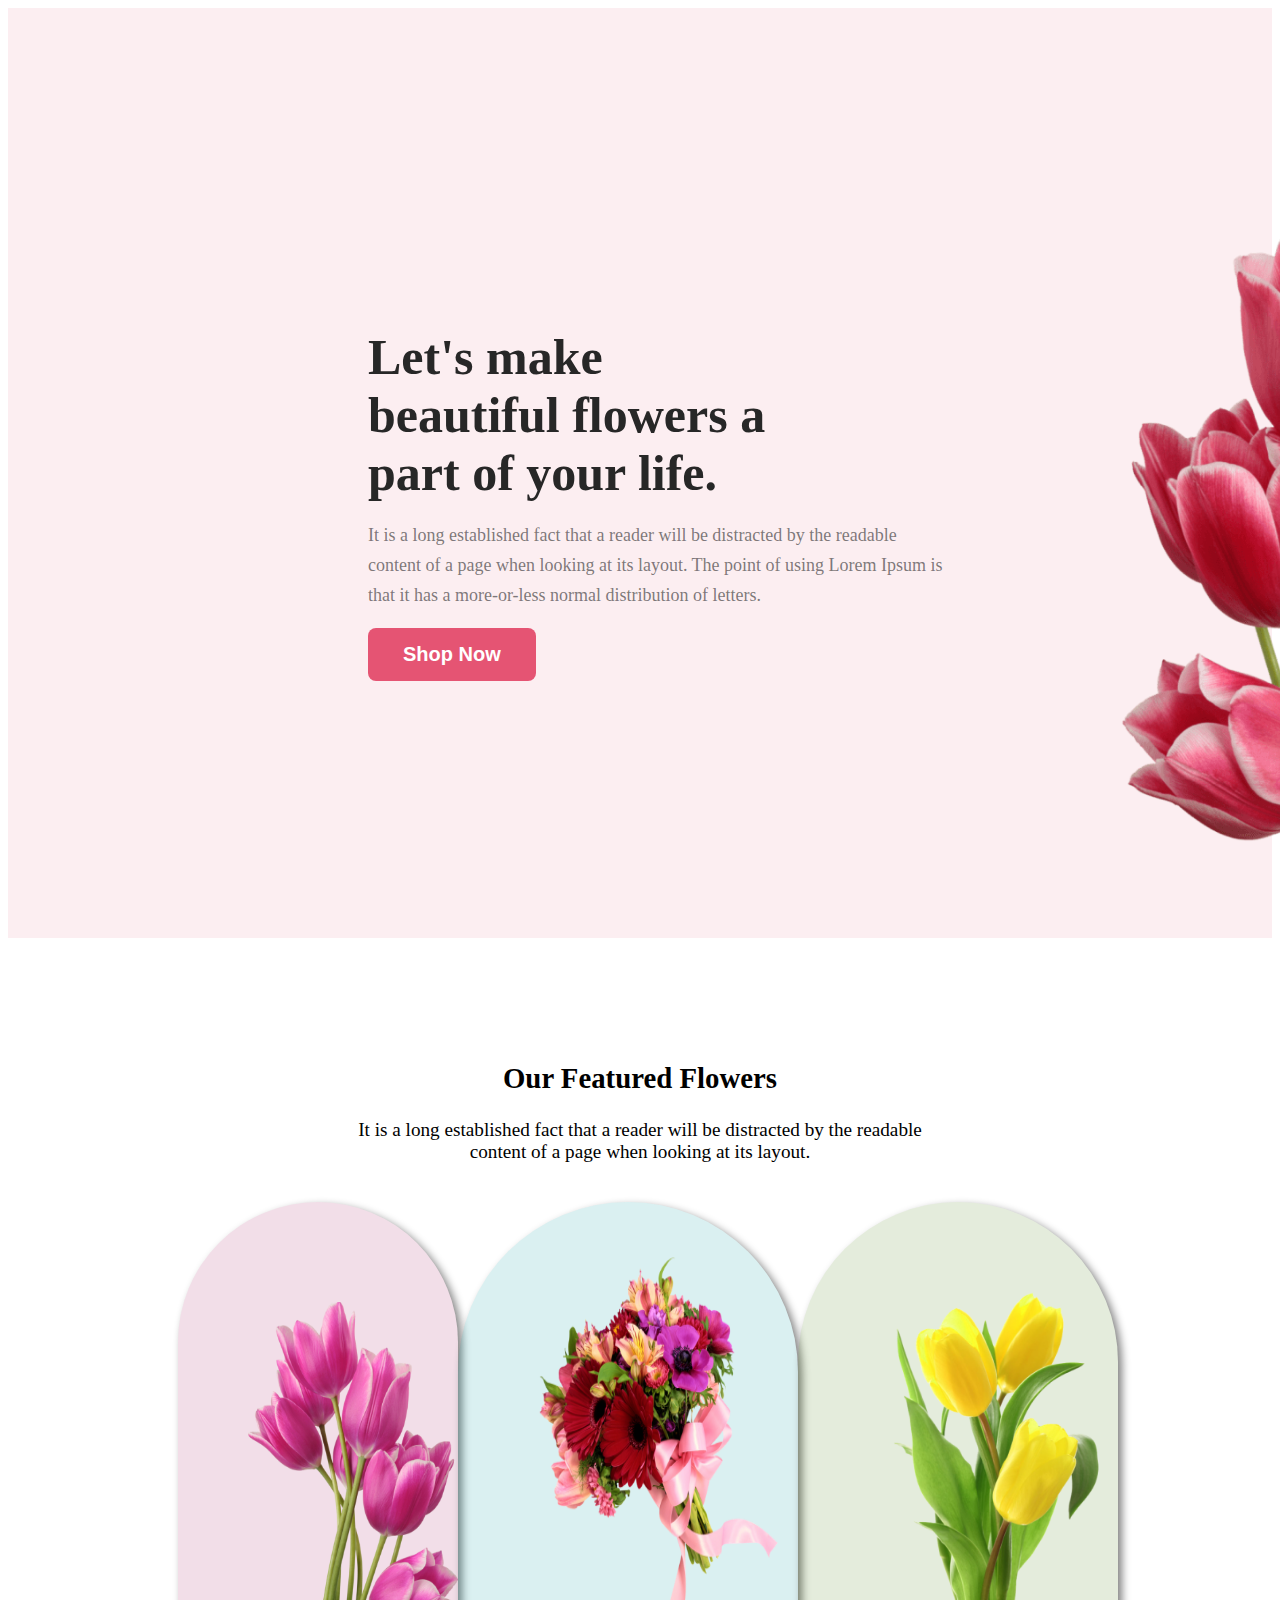
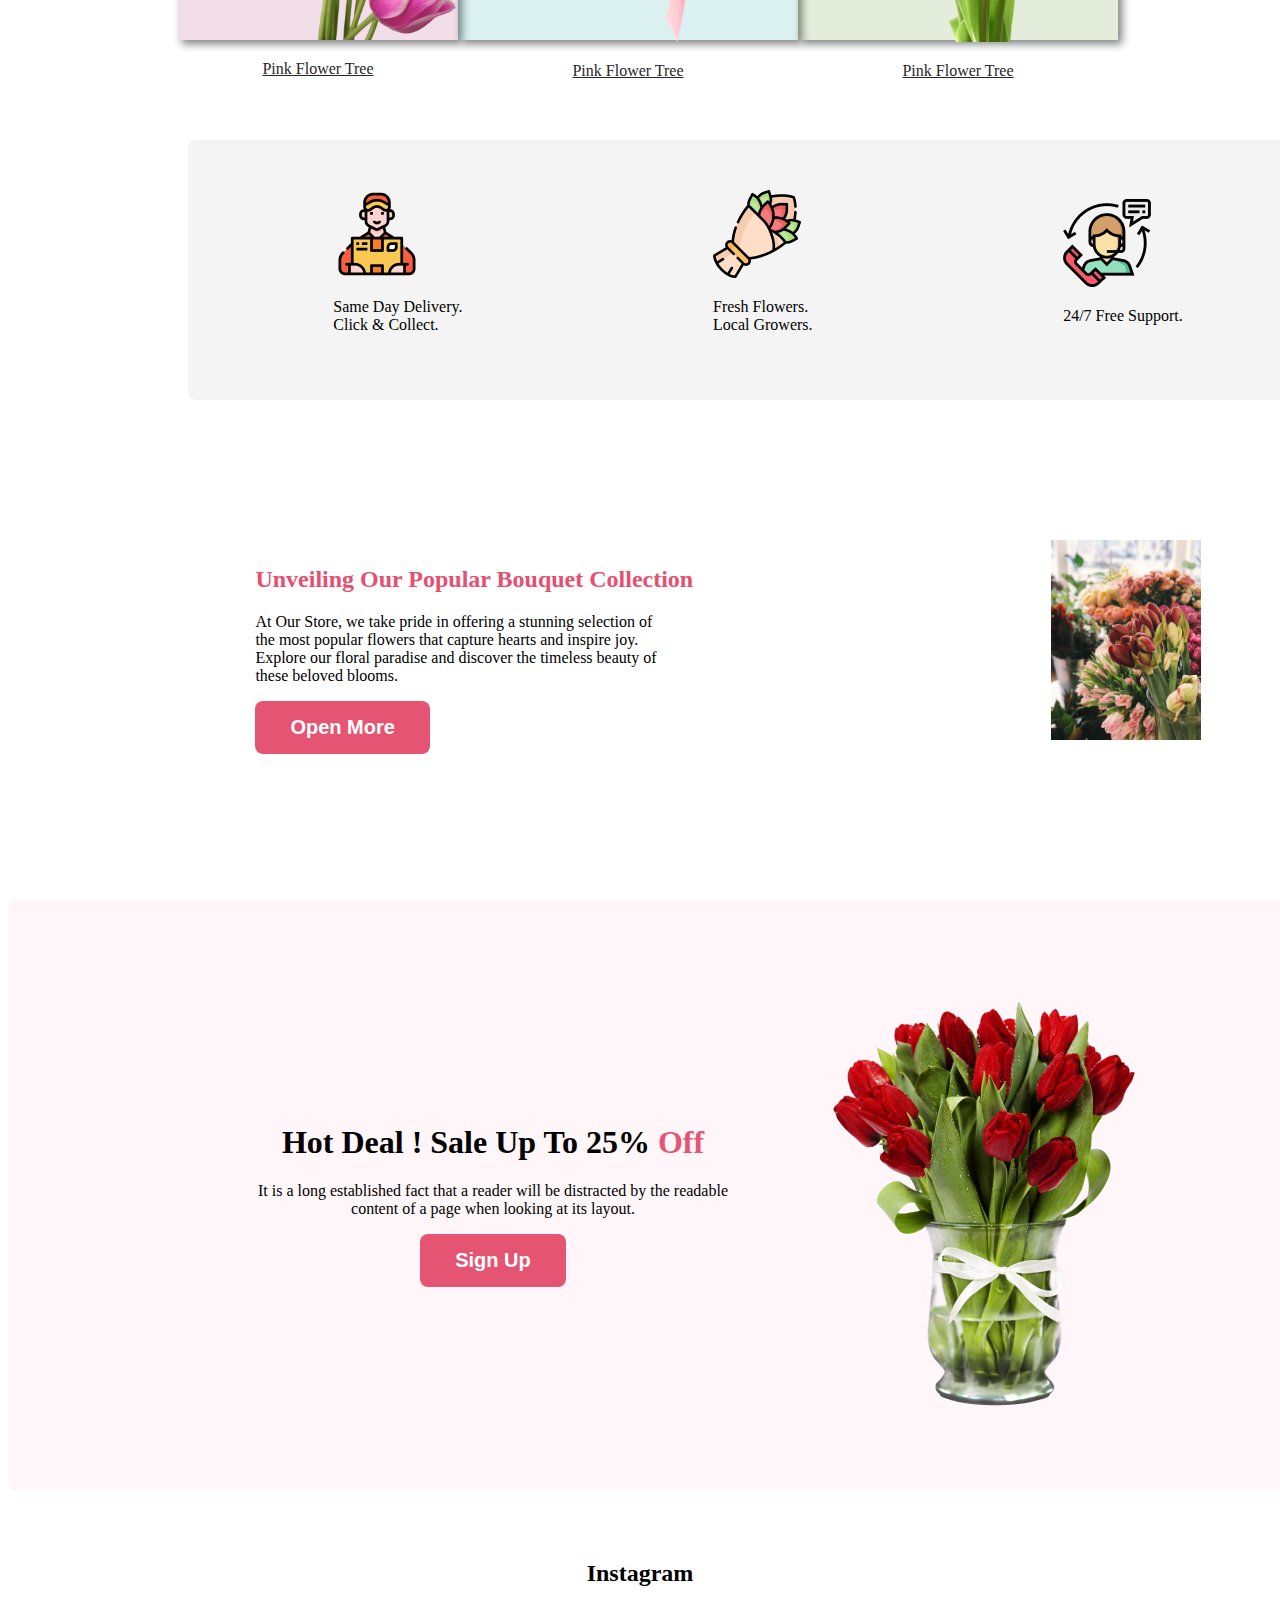
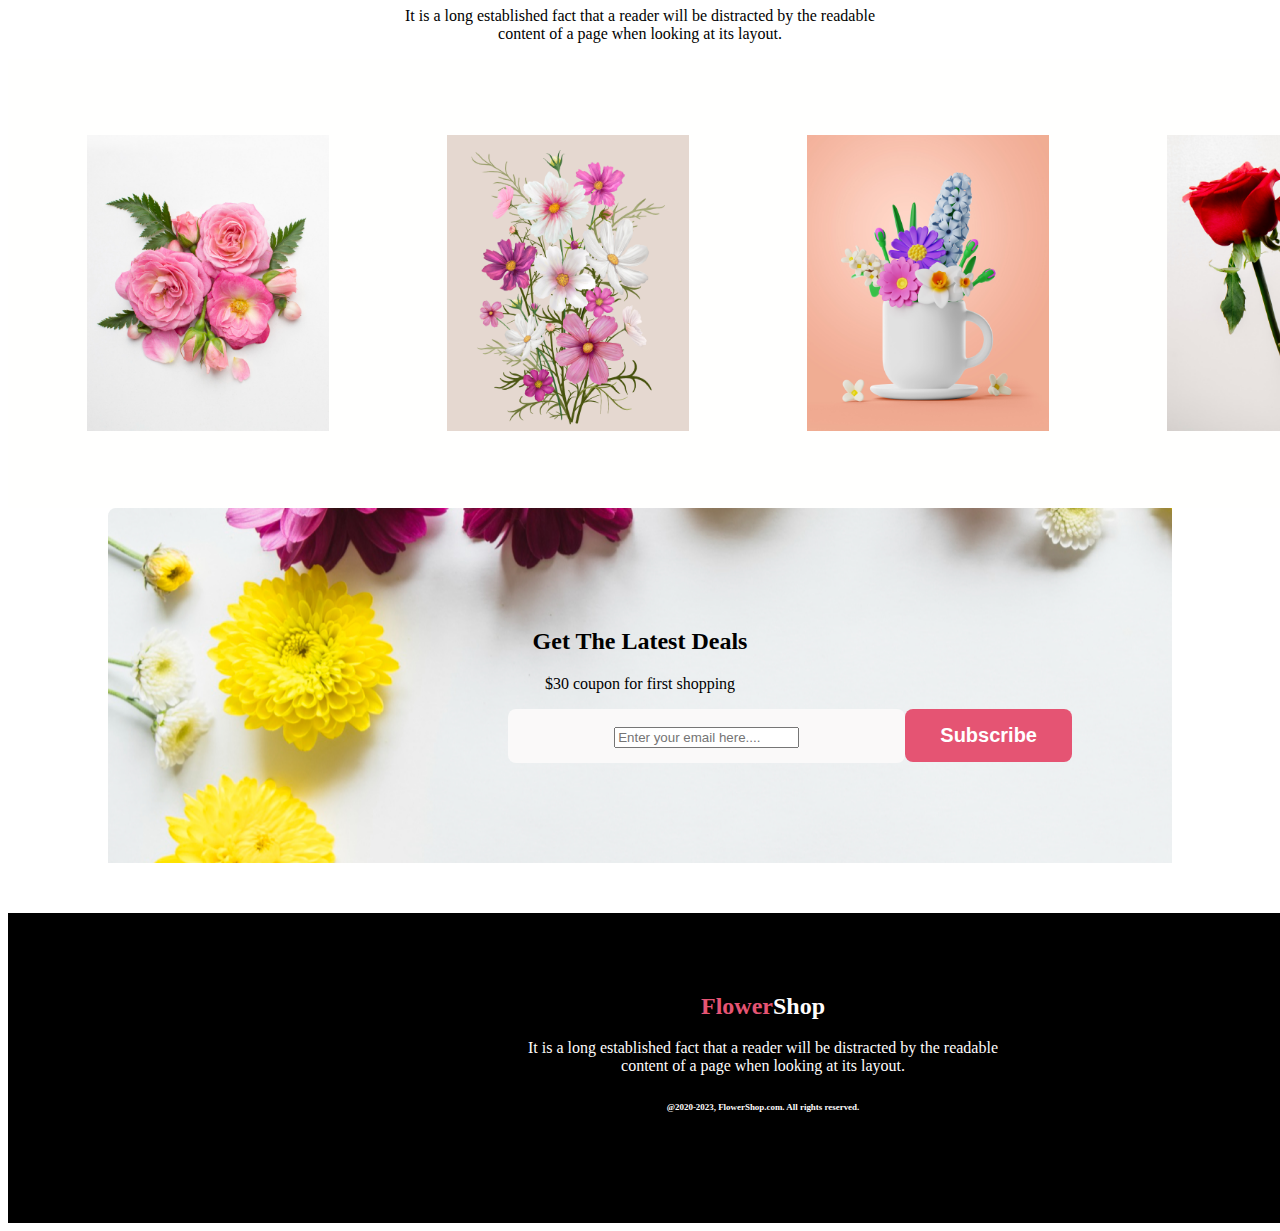
==== commit 547d57a5: "extra-part" ====
--- a/index.html
+++ b/index.html
@@ -64,7 +64,22 @@
             </div>
         </div>
 
+        <section>
+            <div class="extra-part">
+               <div class="extra-text">
+                <h2 class="extra-title">
+                    Unveiling Our Popular Bouquet Collection
+                </h2>
+                <p class="extra-description">
+                    At Our Store, we take pride in offering a stunning selection of<br> the most popular flowers that capture hearts and inspire joy.<br> Explore our floral paradise and discover the timeless beauty of <br>these beloved blooms.
+                </p>
+                <button class="btn-primary">Open More</button>
+               </div>
+                <img class="extra-img"src="Flower Asset/extra.jpg" alt="" >
+            </div>
+        </section>
     </header>
+    <!-- main section -->
     <main>
         <section>
             <div class="main-section">
@@ -123,6 +138,7 @@
                 <h2><span style="color: #E55473;">Flower</span>Shop</h2>
                 <p>It is a long established fact that a reader will be distracted by the readable<br> content of a page when
                     looking at its layout.</p>
+                    <h6><small>@2020-2023, FlowerShop.com. All rights reserved.</small></h6>
             </div>
         </section>
     </footer>
--- a/style.css
+++ b/style.css
@@ -153,6 +153,30 @@
     position: relative;
     margin-bottom: 100px;
 }
+.extra-part{
+    display:flex;
+    justify-content:space-evenly;
+    align-items: center;
+    margin-bottom: 100px;
+    margin-top: 0px;
+    width:1500px;
+    height:300px;
+    
+}
+.extra-title{
+    text-align: center;
+    color:#e64f6f;
+}
+.extra-img{
+    height: 200px;
+    padding: 0px 50px 20px 100px;
+    border-color: #e64f6f;
+    margin-left: 0px;
+    border: 10px solid transparent;
+    position: top,center;
+
+}
+
 
 /* 
 
